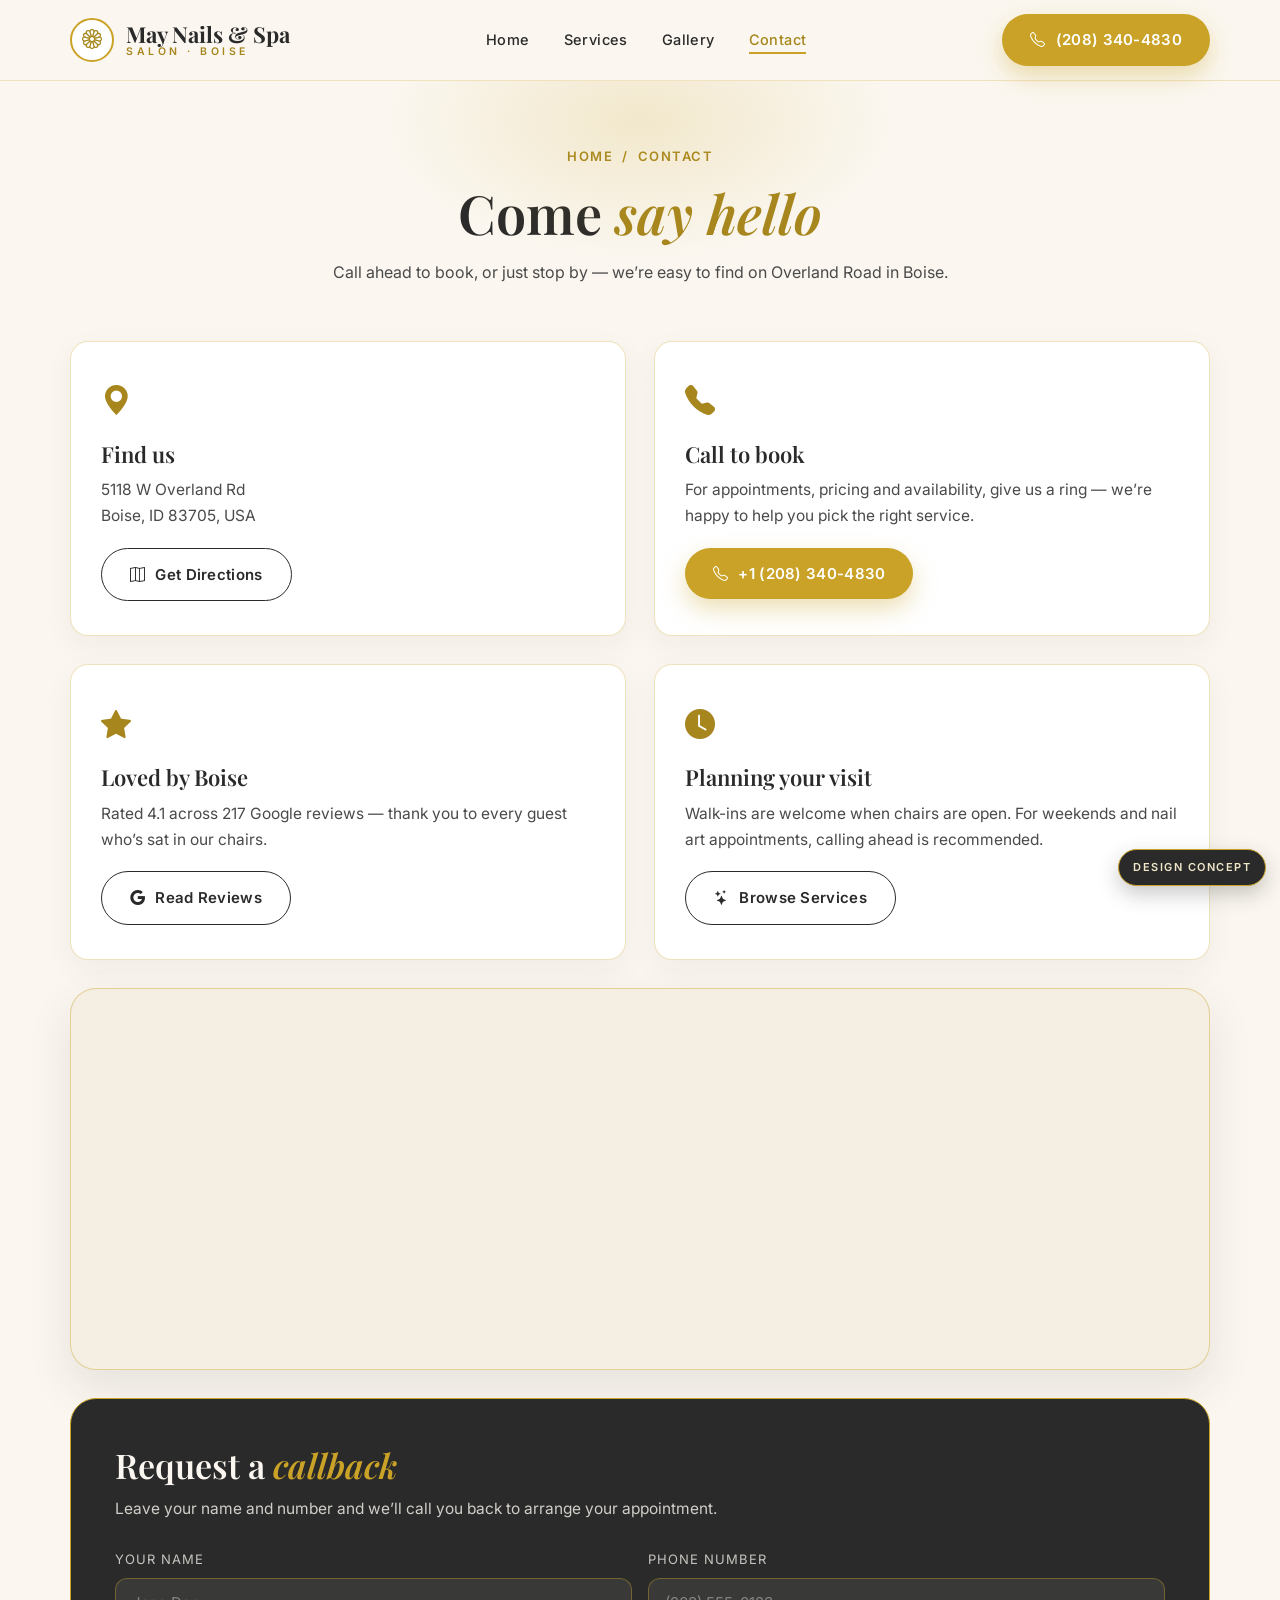
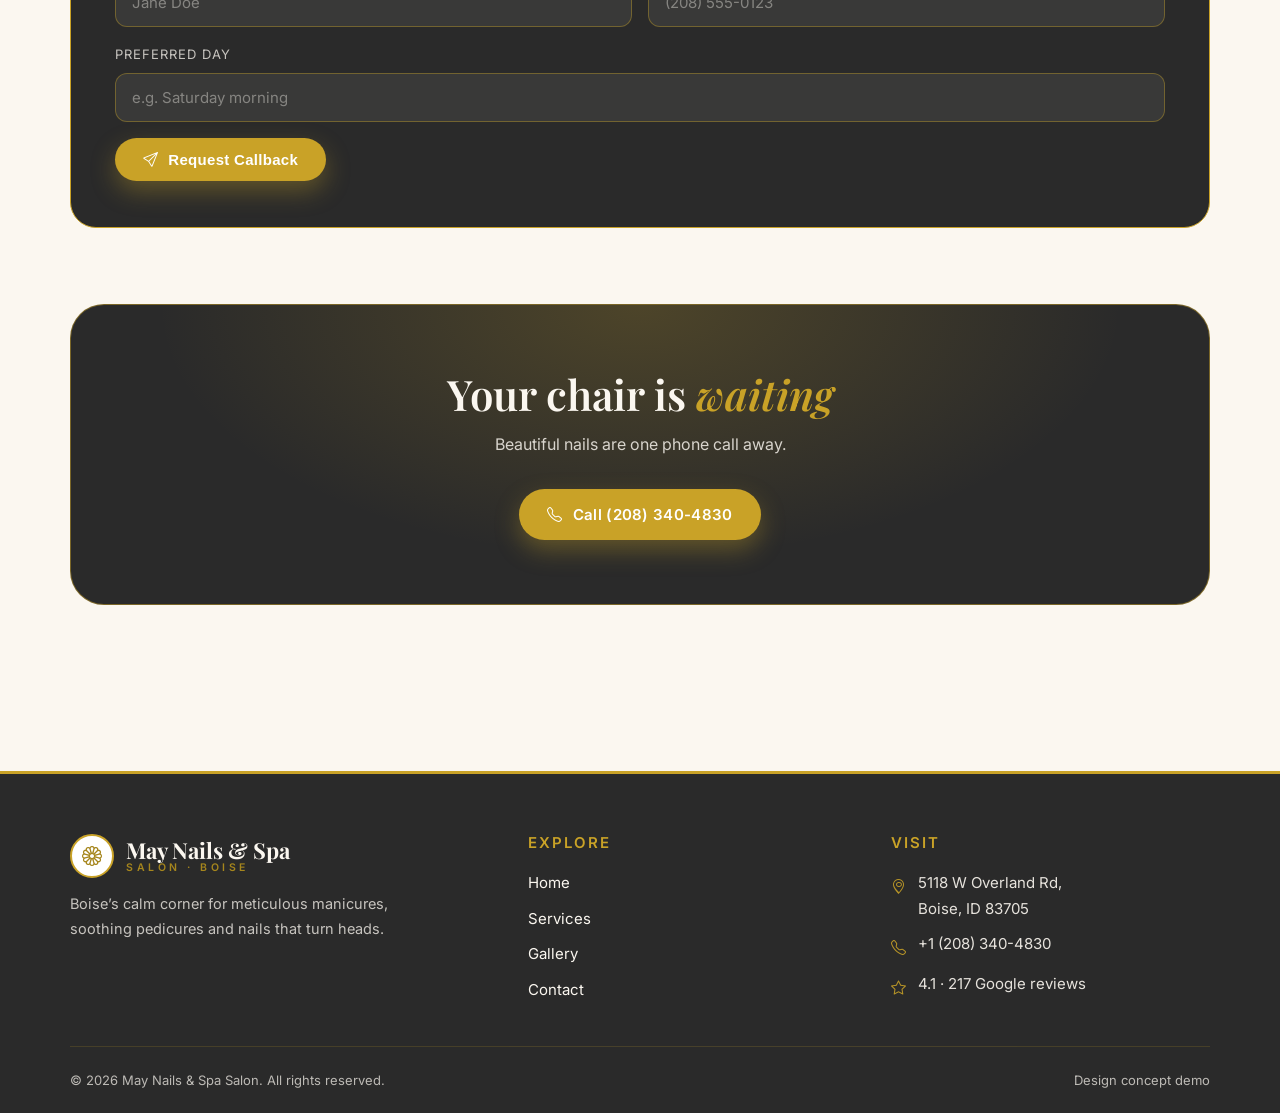
==== contact.html @ 8cbfd24b "Demo website concept for May Nails & Spa Salon (Boise, ID, USA)" ====
<!DOCTYPE html>
<html lang="en">
<head>
<meta charset="UTF-8">
<meta name="viewport" content="width=device-width, initial-scale=1.0">
<title>Contact &amp; Directions | May Nails &amp; Spa Salon, Boise ID</title>
<meta name="description" content="Visit May Nails & Spa Salon at 5118 W Overland Rd, Boise, ID 83705. Call +1 208-340-4830 to book your manicure, pedicure or nail art appointment.">
<link rel="preconnect" href="https://fonts.googleapis.com">
<link rel="preconnect" href="https://fonts.gstatic.com" crossorigin>
<link href="https://fonts.googleapis.com/css2?family=Playfair+Display:ital,wght@0,500;0,600;0,700;1,500;1,600&family=Inter:wght@400;500;600;700&display=swap" rel="stylesheet">
<link rel="stylesheet" href="https://cdn.jsdelivr.net/npm/bootstrap-icons@1.11.3/font/bootstrap-icons.min.css">
<link rel="stylesheet" href="styles.css">
</head>
<body>

<header class="site-header">
  <div class="container header-inner">
    <a class="brand" href="index.html" aria-label="May Nails and Spa Salon home">
      <span class="brand-mark"><i class="bi bi-flower1"></i></span>
      <span class="brand-name">May Nails &amp; Spa<small>Salon &middot; Boise</small></span>
    </a>
    <nav aria-label="Primary">
      <ul class="nav-links">
        <li><a href="index.html">Home</a></li>
        <li><a href="services.html">Services</a></li>
        <li><a href="gallery.html">Gallery</a></li>
        <li><a href="contact.html" class="active">Contact</a></li>
      </ul>
    </nav>
    <a class="btn btn-gold header-cta" href="tel:+12083404830"><i class="bi bi-telephone"></i> (208) 340-4830</a>
    <button class="hamburger" id="hamburger" aria-label="Open menu" aria-expanded="false"><i class="bi bi-list"></i></button>
  </div>
</header>
<ul class="mobile-menu" id="mobileMenu" aria-label="Mobile">
  <li><a href="index.html"><i class="bi bi-house"></i> Home</a></li>
  <li><a href="services.html"><i class="bi bi-stars"></i> Services</a></li>
  <li><a href="gallery.html"><i class="bi bi-images"></i> Gallery</a></li>
  <li><a href="contact.html" class="active"><i class="bi bi-geo-alt"></i> Contact</a></li>
  <li><a href="tel:+12083404830"><i class="bi bi-telephone"></i> (208) 340-4830</a></li>
</ul>

<main>
  <div class="page-hero">
    <div class="container">
      <div class="crumbs"><a href="index.html">Home</a> &nbsp;/&nbsp; Contact</div>
      <h1>Come <em>say hello</em></h1>
      <p>Call ahead to book, or just stop by &mdash; we&rsquo;re easy to find on Overland Road in Boise.</p>
    </div>
  </div>

  <div class="container">
    <div class="contact-grid">
      <div class="contact-card">
        <i class="bi bi-geo-alt-fill big"></i>
        <h3>Find us</h3>
        <p>5118 W Overland Rd<br>Boise, ID 83705, USA</p>
        <a class="btn btn-outline" href="https://www.google.com/maps/search/?api=1&amp;query=May+Nails+%26+Spa+Salon,+5118+W+Overland+Rd,+Boise,+ID+83705" target="_blank" rel="noopener"><i class="bi bi-map"></i> Get Directions</a>
      </div>
      <div class="contact-card">
        <i class="bi bi-telephone-fill big"></i>
        <h3>Call to book</h3>
        <p>For appointments, pricing and availability, give us a ring &mdash; we&rsquo;re happy to help you pick the right service.</p>
        <a class="btn btn-gold" href="tel:+12083404830"><i class="bi bi-telephone"></i> +1 (208) 340-4830</a>
      </div>
    </div>

    <div class="contact-grid">
      <div class="contact-card">
        <i class="bi bi-star-fill big"></i>
        <h3>Loved by Boise</h3>
        <p>Rated 4.1 across 217 Google reviews &mdash; thank you to every guest who&rsquo;s sat in our chairs.</p>
        <a class="btn btn-outline" href="https://www.google.com/maps/search/?api=1&amp;query=May+Nails+%26+Spa+Salon,+5118+W+Overland+Rd,+Boise,+ID+83705" target="_blank" rel="noopener"><i class="bi bi-google"></i> Read Reviews</a>
      </div>
      <div class="contact-card">
        <i class="bi bi-clock-fill big"></i>
        <h3>Planning your visit</h3>
        <p>Walk-ins are welcome when chairs are open. For weekends and nail art appointments, calling ahead is recommended.</p>
        <a class="btn btn-outline" href="services.html"><i class="bi bi-stars"></i> Browse Services</a>
      </div>
    </div>

    <div class="map-wrap">
      <iframe title="Map to May Nails and Spa Salon, 5118 W Overland Rd, Boise, ID" src="https://www.google.com/maps?q=May+Nails+%26+Spa+Salon,+5118+W+Overland+Rd,+Boise,+ID+83705&amp;output=embed" loading="lazy" referrerpolicy="no-referrer-when-downgrade"></iframe>
    </div>

    <div class="form-card">
      <h2>Request a <em>callback</em></h2>
      <p>Leave your name and number and we&rsquo;ll call you back to arrange your appointment.</p>
      <form class="callback-form" id="callbackForm" novalidate>
        <div class="field">
          <label for="cbName">Your name</label>
          <input id="cbName" name="name" type="text" placeholder="Jane Doe" autocomplete="name" required>
        </div>
        <div class="field">
          <label for="cbPhone">Phone number</label>
          <input id="cbPhone" name="phone" type="tel" placeholder="(208) 555-0123" autocomplete="tel" required>
        </div>
        <div class="field full">
          <label for="cbWhen">Preferred day</label>
          <input id="cbWhen" name="when" type="text" placeholder="e.g. Saturday morning">
        </div>
        <div class="full">
          <button type="submit" class="btn btn-gold"><i class="bi bi-send"></i> Request Callback</button>
        </div>
      </form>
      <div class="form-note" id="formNote" role="status">
        Thanks! This is a design concept demo, so the form doesn&rsquo;t send anywhere yet &mdash; please call <a href="tel:+12083404830">+1 (208) 340-4830</a> to book your visit.
      </div>
    </div>
  </div>

  <section>
    <div class="container">
      <div class="cta-band">
        <h2>Your chair is <em>waiting</em></h2>
        <p>Beautiful nails are one phone call away.</p>
        <div class="hero-ctas">
          <a class="btn btn-gold" href="tel:+12083404830"><i class="bi bi-telephone"></i> Call (208) 340-4830</a>
        </div>
      </div>
    </div>
  </section>
</main>

<footer class="site-footer">
  <div class="container">
    <div class="footer-grid">
      <div class="footer-brand">
        <a class="brand" href="index.html">
          <span class="brand-mark"><i class="bi bi-flower1"></i></span>
          <span class="brand-name" style="color:var(--ivory)">May Nails &amp; Spa<small>Salon &middot; Boise</small></span>
        </a>
        <p>Boise&rsquo;s calm corner for meticulous manicures, soothing pedicures and nails that turn heads.</p>
      </div>
      <div>
        <h4>Explore</h4>
        <ul>
          <li><a href="index.html">Home</a></li>
          <li><a href="services.html">Services</a></li>
          <li><a href="gallery.html">Gallery</a></li>
          <li><a href="contact.html">Contact</a></li>
        </ul>
      </div>
      <div>
        <h4>Visit</h4>
        <ul class="footer-contact">
          <li><i class="bi bi-geo-alt"></i><span>5118 W Overland Rd,<br>Boise, ID 83705</span></li>
          <li><i class="bi bi-telephone"></i><a href="tel:+12083404830">+1 (208) 340-4830</a></li>
          <li><i class="bi bi-star"></i><span>4.1 &middot; 217 Google reviews</span></li>
        </ul>
      </div>
    </div>
    <div class="footer-bottom">
      <span>&copy; 2026 May Nails &amp; Spa Salon. All rights reserved.</span>
      <span>Design concept demo</span>
    </div>
  </div>
</footer>

<span class="concept-badge">Design concept</span>

<script>
(function () {
  var burger = document.getElementById('hamburger');
  var menu = document.getElementById('mobileMenu');
  burger.addEventListener('click', function () {
    var open = menu.classList.toggle('open');
    burger.setAttribute('aria-expanded', open ? 'true' : 'false');
    burger.innerHTML = open ? '<i class="bi bi-x-lg"></i>' : '<i class="bi bi-list"></i>';
  });
  menu.querySelectorAll('a').forEach(function (a) {
    a.addEventListener('click', function () {
      menu.classList.remove('open');
      burger.setAttribute('aria-expanded', 'false');
      burger.innerHTML = '<i class="bi bi-list"></i>';
    });
  });
  var form = document.getElementById('callbackForm');
  form.addEventListener('submit', function (e) {
    e.preventDefault();
    document.getElementById('formNote').classList.add('show');
    form.reset();
  });
})();
</script>
</body>
</html>
---- styles.css ----
/* May Nails & Spa Salon — design concept */
:root {
  --ivory: #FBF7F0;
  --ivory-deep: #F5EEE2;
  --charcoal: #2A2A2A;
  --charcoal-soft: #4A4A4A;
  --gold: #C9A227;
  --gold-deep: #A6861D;
  --gold-pale: #F0E6C8;
  --white: #FFFFFF;
  --radius: 18px;
  --shadow: 0 18px 45px rgba(42, 42, 42, 0.10);
  --font-head: 'Playfair Display', Georgia, serif;
  --font-body: 'Inter', -apple-system, 'Segoe UI', sans-serif;
}

* { margin: 0; padding: 0; box-sizing: border-box; }

html { scroll-behavior: smooth; }

body {
  font-family: var(--font-body);
  background: var(--ivory);
  color: var(--charcoal);
  line-height: 1.7;
  font-size: 16px;
  -webkit-font-smoothing: antialiased;
}

img { max-width: 100%; display: block; }

h1, h2, h3, h4 {
  font-family: var(--font-head);
  font-weight: 600;
  line-height: 1.2;
  color: var(--charcoal);
}

h1 em, h2 em { font-style: italic; color: var(--gold-deep); }

a { color: inherit; text-decoration: none; }

.container { width: min(1140px, 92%); margin: 0 auto; }

/* ---------- header ---------- */
.site-header {
  position: sticky; top: 0; z-index: 1000;
  background: rgba(251, 247, 240, 0.94);
  backdrop-filter: blur(10px);
  border-bottom: 1px solid rgba(201, 162, 39, 0.25);
}
.header-inner {
  display: flex; align-items: center; justify-content: space-between;
  padding: 14px 0; gap: 16px;
}
.brand { display: flex; align-items: center; gap: 12px; }
.brand-mark {
  width: 44px; height: 44px; border-radius: 50%;
  border: 2px solid var(--gold);
  display: grid; place-items: center;
  color: var(--gold-deep); font-size: 20px;
  background: var(--white);
  flex-shrink: 0;
}
.brand-name { font-family: var(--font-head); font-size: 22px; font-weight: 700; line-height: 1.1; }
.brand-name small {
  display: block; font-family: var(--font-body); font-size: 10.5px;
  letter-spacing: 3.5px; text-transform: uppercase; color: var(--gold-deep); font-weight: 600;
}
.nav-links { display: flex; align-items: center; gap: 34px; list-style: none; }
.nav-links a {
  font-size: 14.5px; font-weight: 500; letter-spacing: 0.4px;
  position: relative; padding: 4px 0;
}
.nav-links a::after {
  content: ""; position: absolute; left: 0; bottom: -2px;
  width: 0; height: 2px; background: var(--gold); transition: width 0.25s ease;
}
.nav-links a:hover::after, .nav-links a.active::after { width: 100%; }
.nav-links a.active { color: var(--gold-deep); }

.btn {
  display: inline-flex; align-items: center; gap: 10px;
  padding: 13px 28px; border-radius: 999px;
  font-weight: 600; font-size: 15px; letter-spacing: 0.3px;
  transition: transform 0.2s ease, box-shadow 0.2s ease, background 0.2s ease;
  border: none; cursor: pointer;
}
.btn-gold { background: var(--gold); color: var(--white); box-shadow: 0 10px 24px rgba(201, 162, 39, 0.35); }
.btn-gold:hover { background: var(--gold-deep); transform: translateY(-2px); }
.btn-outline { border: 1.5px solid var(--charcoal); color: var(--charcoal); background: transparent; }
.btn-outline:hover { background: var(--charcoal); color: var(--ivory); transform: translateY(-2px); }
.btn-light { background: var(--ivory); color: var(--charcoal); }
.btn-light:hover { transform: translateY(-2px); box-shadow: var(--shadow); }

.hamburger {
  display: none; background: none; border: 1.5px solid var(--gold);
  border-radius: 10px; width: 46px; height: 44px;
  align-items: center; justify-content: center;
  font-size: 22px; color: var(--charcoal); cursor: pointer;
}

/* mobile dropdown nav — sits ABOVE all page content */
.mobile-menu {
  display: none;
  position: fixed; top: 73px; left: 12px; right: 12px; z-index: 2000;
  background: var(--white); border: 1px solid rgba(201, 162, 39, 0.35);
  border-radius: var(--radius); box-shadow: 0 24px 60px rgba(42, 42, 42, 0.22);
  padding: 10px; list-style: none;
}
.mobile-menu.open { display: block; animation: menuIn 0.22s ease; }
@keyframes menuIn { from { opacity: 0; transform: translateY(-8px); } to { opacity: 1; transform: none; } }
.mobile-menu a {
  display: flex; align-items: center; gap: 12px;
  padding: 14px 16px; border-radius: 12px; font-weight: 500; font-size: 16px;
}
.mobile-menu a i { color: var(--gold-deep); font-size: 18px; }
.mobile-menu a:hover, .mobile-menu a.active { background: var(--ivory-deep); }
.mobile-menu a.active { color: var(--gold-deep); }

/* ---------- design concept badge ---------- */
.concept-badge {
  position: fixed; bottom: 14px; right: 14px; z-index: 500;
  background: var(--charcoal); color: var(--gold-pale);
  border: 1px solid var(--gold);
  font-size: 11px; letter-spacing: 1.5px; text-transform: uppercase; font-weight: 600;
  padding: 8px 14px; border-radius: 999px;
  box-shadow: 0 8px 20px rgba(42, 42, 42, 0.25);
  pointer-events: none; white-space: nowrap;
}

/* ---------- hero ---------- */
.hero { padding: 72px 0 80px; position: relative; overflow: hidden; }
.hero::before {
  content: ""; position: absolute; top: -120px; right: -120px;
  width: 420px; height: 420px; border-radius: 50%;
  background: radial-gradient(circle, rgba(201,162,39,0.16), transparent 70%);
  pointer-events: none;
}
.hero-grid { display: grid; grid-template-columns: 1.05fr 0.95fr; gap: 56px; align-items: center; }
.kicker {
  display: inline-flex; align-items: center; gap: 10px;
  font-size: 12.5px; letter-spacing: 3px; text-transform: uppercase;
  color: var(--gold-deep); font-weight: 700; margin-bottom: 18px;
}
.kicker::before { content: ""; width: 34px; height: 2px; background: var(--gold); }
.hero h1 { font-size: clamp(40px, 5.2vw, 64px); margin-bottom: 20px; }
.hero p.lead { font-size: 17.5px; color: var(--charcoal-soft); max-width: 480px; margin-bottom: 30px; }
.hero-ctas { display: flex; gap: 14px; flex-wrap: wrap; margin-bottom: 30px; }
.review-pill {
  display: inline-flex; align-items: center; gap: 10px;
  background: var(--white); border: 1px solid rgba(201,162,39,0.35);
  padding: 10px 18px; border-radius: 999px; font-size: 14px; font-weight: 500;
  box-shadow: 0 8px 20px rgba(42,42,42,0.07);
}
.review-pill .stars { color: var(--gold); letter-spacing: 2px; }
.hero-figure { position: relative; }
.arch-frame {
  border-radius: 999px 999px 26px 26px; overflow: hidden;
  border: 1px solid rgba(201, 162, 39, 0.5);
  box-shadow: var(--shadow); background: var(--ivory-deep);
}
.arch-frame img { width: 100%; height: 100%; object-fit: cover; aspect-ratio: 4 / 4.6; }
.float-card {
  position: absolute; bottom: 34px; left: -30px;
  background: var(--charcoal); color: var(--ivory);
  border: 1px solid var(--gold); border-radius: var(--radius);
  padding: 16px 20px; box-shadow: var(--shadow);
  display: flex; align-items: center; gap: 14px;
  max-width: 260px;
}
.float-card i { font-size: 26px; color: var(--gold); }
.float-card strong { display: block; font-family: var(--font-head); font-size: 16px; }
.float-card span { font-size: 13px; opacity: 0.85; }

/* ---------- section scaffolding ---------- */
section { padding: 76px 0; }
.section-head { text-align: center; max-width: 640px; margin: 0 auto 48px; }
.section-head h2 { font-size: clamp(30px, 3.6vw, 44px); margin: 14px 0 12px; }
.section-head p { color: var(--charcoal-soft); }
.gold-rule {
  width: 64px; height: 2px; background: var(--gold); margin: 0 auto;
  position: relative;
}
.gold-rule::after {
  content: ""; position: absolute; left: 50%; top: 50%;
  width: 9px; height: 9px; background: var(--gold);
  transform: translate(-50%, -50%) rotate(45deg);
}

/* ---------- services showcase ---------- */
.services-grid { display: grid; grid-template-columns: repeat(4, 1fr); gap: 24px; }
.service-card {
  background: var(--white); border-radius: var(--radius); overflow: hidden;
  border: 1px solid rgba(201, 162, 39, 0.28);
  box-shadow: 0 10px 30px rgba(42, 42, 42, 0.06);
  transition: transform 0.25s ease, box-shadow 0.25s ease;
  display: flex; flex-direction: column;
}
.service-card:hover { transform: translateY(-8px); box-shadow: var(--shadow); }
.service-card .photo { overflow: hidden; aspect-ratio: 1 / 1; background: var(--ivory-deep); }
.service-card .photo img { width: 100%; height: 100%; object-fit: cover; transition: transform 0.5s ease; }
.service-card:hover .photo img { transform: scale(1.06); }
.service-card .body { padding: 24px 22px 26px; display: flex; flex-direction: column; gap: 10px; flex: 1; }
.service-card .body i { font-size: 24px; color: var(--gold-deep); }
.service-card h3 { font-size: 21px; }
.service-card p { font-size: 14.5px; color: var(--charcoal-soft); flex: 1; }
.card-link {
  font-weight: 600; font-size: 14px; color: var(--gold-deep);
  display: inline-flex; align-items: center; gap: 8px; margin-top: 6px;
}
.card-link:hover { gap: 12px; }
.center-cta { text-align: center; margin-top: 40px; }

/* ---------- hygiene band (charcoal) ---------- */
.band-dark { background: var(--charcoal); color: var(--ivory); border-radius: 34px; }
.band-dark h2, .band-dark h3 { color: var(--ivory); }
.band-dark h2 em { color: var(--gold); }
.hygiene-grid { display: grid; grid-template-columns: 0.9fr 1.1fr; gap: 56px; align-items: center; }
.hygiene-grid .arch-frame { border-color: rgba(201,162,39,0.6); }
.hygiene-list { list-style: none; display: grid; gap: 22px; margin-top: 28px; }
.hygiene-list li { display: flex; gap: 18px; align-items: flex-start; }
.hygiene-icon {
  width: 52px; height: 52px; border-radius: 50%; flex-shrink: 0;
  border: 1.5px solid var(--gold); display: grid; place-items: center;
  font-size: 22px; color: var(--gold); background: rgba(201,162,39,0.08);
}
.hygiene-list strong { display: block; font-family: var(--font-head); font-size: 18px; margin-bottom: 4px; }
.hygiene-list p { font-size: 14.5px; opacity: 0.82; }

/* ---------- gallery strip ---------- */
.strip { display: grid; grid-template-columns: repeat(4, 1fr); gap: 20px; }
.strip figure {
  border-radius: var(--radius); overflow: hidden; position: relative;
  border: 1px solid rgba(201,162,39,0.3); background: var(--ivory-deep);
  aspect-ratio: 3 / 3.6;
}
.strip figure img { width: 100%; height: 100%; object-fit: cover; transition: transform 0.5s ease; }
.strip figure:hover img { transform: scale(1.07); }
.strip figcaption {
  position: absolute; left: 0; right: 0; bottom: 0;
  padding: 34px 16px 14px; font-family: var(--font-head); font-style: italic; font-size: 16px;
  color: var(--white); background: linear-gradient(transparent, rgba(42,42,42,0.72));
}

/* ---------- visit band ---------- */
.visit-band {
  background: linear-gradient(135deg, var(--ivory-deep), var(--gold-pale));
  border: 1px solid rgba(201,162,39,0.4);
  border-radius: 34px; padding: 60px 56px;
  display: grid; grid-template-columns: 1.2fr 0.8fr; gap: 48px; align-items: center;
}
.visit-band h2 { font-size: clamp(30px, 3.4vw, 42px); margin: 12px 0 16px; }
.visit-details { list-style: none; display: grid; gap: 16px; margin: 26px 0 30px; }
.visit-details li { display: flex; gap: 14px; align-items: flex-start; font-size: 16px; }
.visit-details i { color: var(--gold-deep); font-size: 20px; margin-top: 3px; }
.visit-actions { display: flex; gap: 14px; flex-wrap: wrap; }
.visit-photo .arch-frame img { aspect-ratio: 4 / 4.2; }

/* ---------- FAQ ---------- */
.faq-list { max-width: 780px; margin: 0 auto; display: grid; gap: 14px; }
.faq-item {
  background: var(--white); border: 1px solid rgba(201,162,39,0.3);
  border-radius: 16px; overflow: hidden; transition: box-shadow 0.2s ease;
}
.faq-item.open { box-shadow: var(--shadow); border-color: var(--gold); }
.faq-q {
  width: 100%; background: none; border: none; cursor: pointer;
  display: flex; justify-content: space-between; align-items: center; gap: 16px;
  padding: 20px 24px; font-family: var(--font-head); font-size: 18px; font-weight: 600;
  color: var(--charcoal); text-align: left;
}
.faq-q i { color: var(--gold-deep); font-size: 18px; transition: transform 0.25s ease; flex-shrink: 0; }
.faq-item.open .faq-q i { transform: rotate(45deg); }
.faq-a { max-height: 0; overflow: hidden; transition: max-height 0.3s ease; }
.faq-a p { padding: 0 24px 22px; color: var(--charcoal-soft); font-size: 15.5px; }
.faq-a a { color: var(--gold-deep); font-weight: 600; }

/* ---------- page hero (inner pages) ---------- */
.page-hero { padding: 64px 0 54px; text-align: center; position: relative; overflow: hidden; }
.page-hero::before {
  content: ""; position: absolute; top: -100px; left: 50%; transform: translateX(-50%);
  width: 520px; height: 280px; border-radius: 50%;
  background: radial-gradient(ellipse, rgba(201,162,39,0.18), transparent 70%);
  pointer-events: none;
}
.page-hero h1 { font-size: clamp(36px, 4.6vw, 54px); margin: 14px 0 14px; }
.page-hero p { max-width: 620px; margin: 0 auto; color: var(--charcoal-soft); }
.crumbs { font-size: 13px; letter-spacing: 1.5px; text-transform: uppercase; color: var(--gold-deep); font-weight: 600; }
.crumbs a:hover { text-decoration: underline; }

/* ---------- service detail rows ---------- */
.service-row { display: grid; grid-template-columns: 1fr 1fr; gap: 60px; align-items: center; padding: 44px 0; }
.service-row:nth-child(even) .service-row-photo { order: 2; }
.service-row-photo .arch-frame img { aspect-ratio: 4 / 3.4; }
.service-row-text .kicker { margin-bottom: 12px; }
.service-row-text h2 { font-size: clamp(28px, 3.2vw, 38px); margin-bottom: 14px; }
.service-row-text p { color: var(--charcoal-soft); margin-bottom: 14px; }
.tick-list { list-style: none; display: grid; gap: 10px; margin: 18px 0 24px; }
.tick-list li { display: flex; gap: 12px; align-items: flex-start; font-size: 15.5px; }
.tick-list i { color: var(--gold-deep); font-size: 17px; margin-top: 4px; }
.note-card {
  background: var(--white); border: 1px dashed var(--gold); border-radius: var(--radius);
  padding: 22px 26px; display: flex; gap: 16px; align-items: flex-start; margin-top: 26px;
}
.note-card i { color: var(--gold-deep); font-size: 24px; }
.note-card p { font-size: 14.5px; color: var(--charcoal-soft); margin: 0; }

/* ---------- gallery grid ---------- */
.gallery-grid { display: grid; grid-template-columns: repeat(3, 1fr); gap: 22px; }
.gallery-grid figure {
  border-radius: var(--radius); overflow: hidden; position: relative;
  border: 1px solid rgba(201,162,39,0.3); background: var(--ivory-deep);
}
.gallery-grid figure.tall { grid-row: span 2; }
.gallery-grid figure img { width: 100%; height: 100%; object-fit: cover; aspect-ratio: 4 / 4.4; transition: transform 0.5s ease; }
.gallery-grid figure.tall img { aspect-ratio: 4 / 9.1; }
.gallery-grid figure:hover img { transform: scale(1.05); }
.gallery-grid figcaption {
  position: absolute; left: 0; right: 0; bottom: 0;
  padding: 40px 18px 16px; font-family: var(--font-head); font-style: italic; font-size: 17px;
  color: var(--white); background: linear-gradient(transparent, rgba(42,42,42,0.75));
}

/* ---------- contact ---------- */
.contact-grid { display: grid; grid-template-columns: 1fr 1fr; gap: 28px; margin-bottom: 28px; }
.contact-card {
  background: var(--white); border: 1px solid rgba(201,162,39,0.3);
  border-radius: var(--radius); padding: 34px 30px; box-shadow: 0 10px 30px rgba(42,42,42,0.05);
}
.contact-card i.big { font-size: 30px; color: var(--gold-deep); }
.contact-card h3 { font-size: 22px; margin: 14px 0 10px; }
.contact-card p { color: var(--charcoal-soft); font-size: 15.5px; }
.contact-card .btn { margin-top: 18px; }
.map-wrap {
  border-radius: 26px; overflow: hidden; border: 1px solid rgba(201,162,39,0.4);
  box-shadow: var(--shadow); margin-bottom: 28px; background: var(--ivory-deep);
}
.map-wrap iframe { width: 100%; height: 380px; border: 0; display: block; }
.form-card {
  background: var(--charcoal); color: var(--ivory); border-radius: 26px;
  padding: 46px 44px; border: 1px solid var(--gold);
}
.form-card h2 { color: var(--ivory); font-size: clamp(26px, 3vw, 34px); margin-bottom: 10px; }
.form-card h2 em { color: var(--gold); }
.form-card > p { opacity: 0.8; margin-bottom: 26px; font-size: 15.5px; }
.callback-form { display: grid; grid-template-columns: 1fr 1fr; gap: 16px; }
.callback-form .full { grid-column: 1 / -1; }
.field label { display: block; font-size: 13px; letter-spacing: 1px; text-transform: uppercase; margin-bottom: 8px; opacity: 0.75; }
.field input {
  width: 100%; padding: 14px 16px; border-radius: 12px; border: 1px solid rgba(201,162,39,0.4);
  background: rgba(251,247,240,0.07); color: var(--ivory); font-family: var(--font-body); font-size: 15px;
}
.field input:focus { outline: none; border-color: var(--gold); background: rgba(251,247,240,0.12); }
.field input::placeholder { color: rgba(251,247,240,0.4); }
.form-note { display: none; margin-top: 18px; padding: 16px 20px; border-radius: 12px; background: rgba(201,162,39,0.14); border: 1px solid var(--gold); font-size: 15px; }
.form-note.show { display: block; }
.form-note a { color: var(--gold); font-weight: 700; }

/* ---------- CTA band ---------- */
.cta-band {
  background: var(--charcoal); color: var(--ivory); border-radius: 34px;
  padding: 64px 48px; text-align: center; border: 1px solid rgba(201,162,39,0.5);
  position: relative; overflow: hidden;
}
.cta-band::before {
  content: ""; position: absolute; inset: 0; pointer-events: none;
  background: radial-gradient(ellipse at 50% 0%, rgba(201,162,39,0.22), transparent 60%);
}
.cta-band h2 { color: var(--ivory); font-size: clamp(28px, 3.4vw, 42px); margin-bottom: 12px; position: relative; }
.cta-band h2 em { color: var(--gold); }
.cta-band p { opacity: 0.82; max-width: 560px; margin: 0 auto 30px; position: relative; }
.cta-band .hero-ctas { justify-content: center; margin: 0; position: relative; }

/* ---------- footer ---------- */
.site-footer { background: var(--charcoal); color: var(--ivory); margin-top: 90px; border-top: 3px solid var(--gold); }
.footer-grid { display: grid; grid-template-columns: 1.3fr 1fr 1fr; gap: 44px; padding: 60px 0 44px; }
.footer-grid h4 { color: var(--gold); font-size: 15px; letter-spacing: 2px; text-transform: uppercase; font-family: var(--font-body); margin-bottom: 18px; }
.footer-grid ul { list-style: none; display: grid; gap: 10px; font-size: 15px; }
.footer-grid ul a:hover { color: var(--gold); }
.footer-brand p { opacity: 0.75; font-size: 14.5px; margin-top: 14px; max-width: 320px; }
.footer-contact li { display: flex; gap: 12px; align-items: flex-start; opacity: 0.9; }
.footer-contact i { color: var(--gold); margin-top: 4px; }
.footer-bottom {
  border-top: 1px solid rgba(201,162,39,0.25); padding: 22px 0;
  display: flex; justify-content: space-between; gap: 12px; flex-wrap: wrap;
  font-size: 13px; opacity: 0.7;
}

/* ---------- responsive ---------- */
@media (max-width: 960px) {
  .nav-links, .header-cta { display: none; }
  .hamburger { display: inline-flex; }
  .hero-grid, .hygiene-grid, .visit-band, .service-row, .contact-grid { grid-template-columns: 1fr; }
  .service-row:nth-child(even) .service-row-photo { order: 0; }
  .services-grid { grid-template-columns: repeat(2, 1fr); }
  .strip { grid-template-columns: repeat(2, 1fr); }
  .gallery-grid { grid-template-columns: repeat(2, 1fr); }
  .float-card { left: 12px; bottom: 16px; }
  .visit-band { padding: 44px 32px; }
  .footer-grid { grid-template-columns: 1fr 1fr; }
  section { padding: 60px 0; }
}
@media (max-width: 600px) {
  .services-grid, .strip, .gallery-grid { grid-template-columns: 1fr; }
  .gallery-grid figure.tall { grid-row: auto; }
  .gallery-grid figure.tall img { aspect-ratio: 4 / 4.4; }
  .hero { padding: 48px 0 56px; }
  .hero-ctas .btn { width: 100%; justify-content: center; }
  .callback-form { grid-template-columns: 1fr; }
  .form-card { padding: 36px 26px; }
  .footer-grid { grid-template-columns: 1fr; }
  .cta-band { padding: 48px 26px; }
  .visit-actions .btn { width: 100%; justify-content: center; }
  .concept-badge { bottom: 10px; right: 10px; font-size: 10px; padding: 7px 12px; }
}
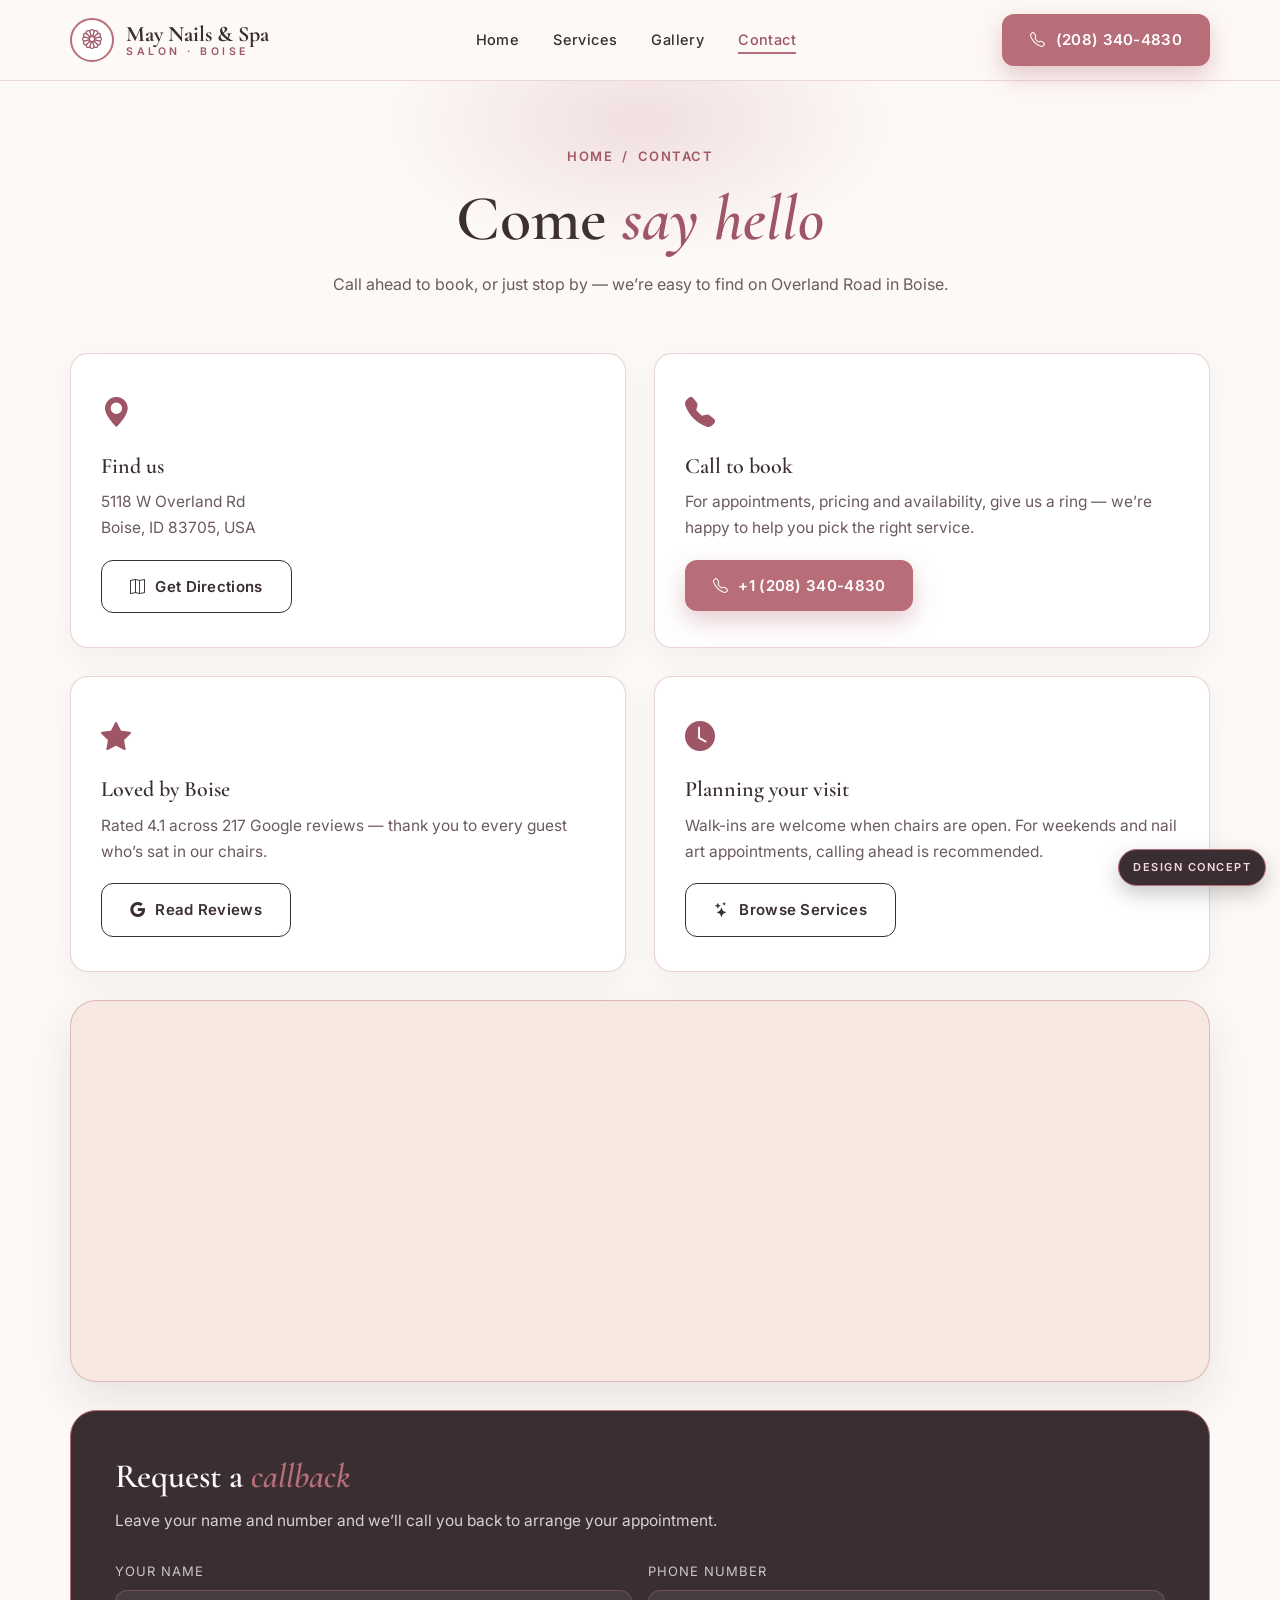
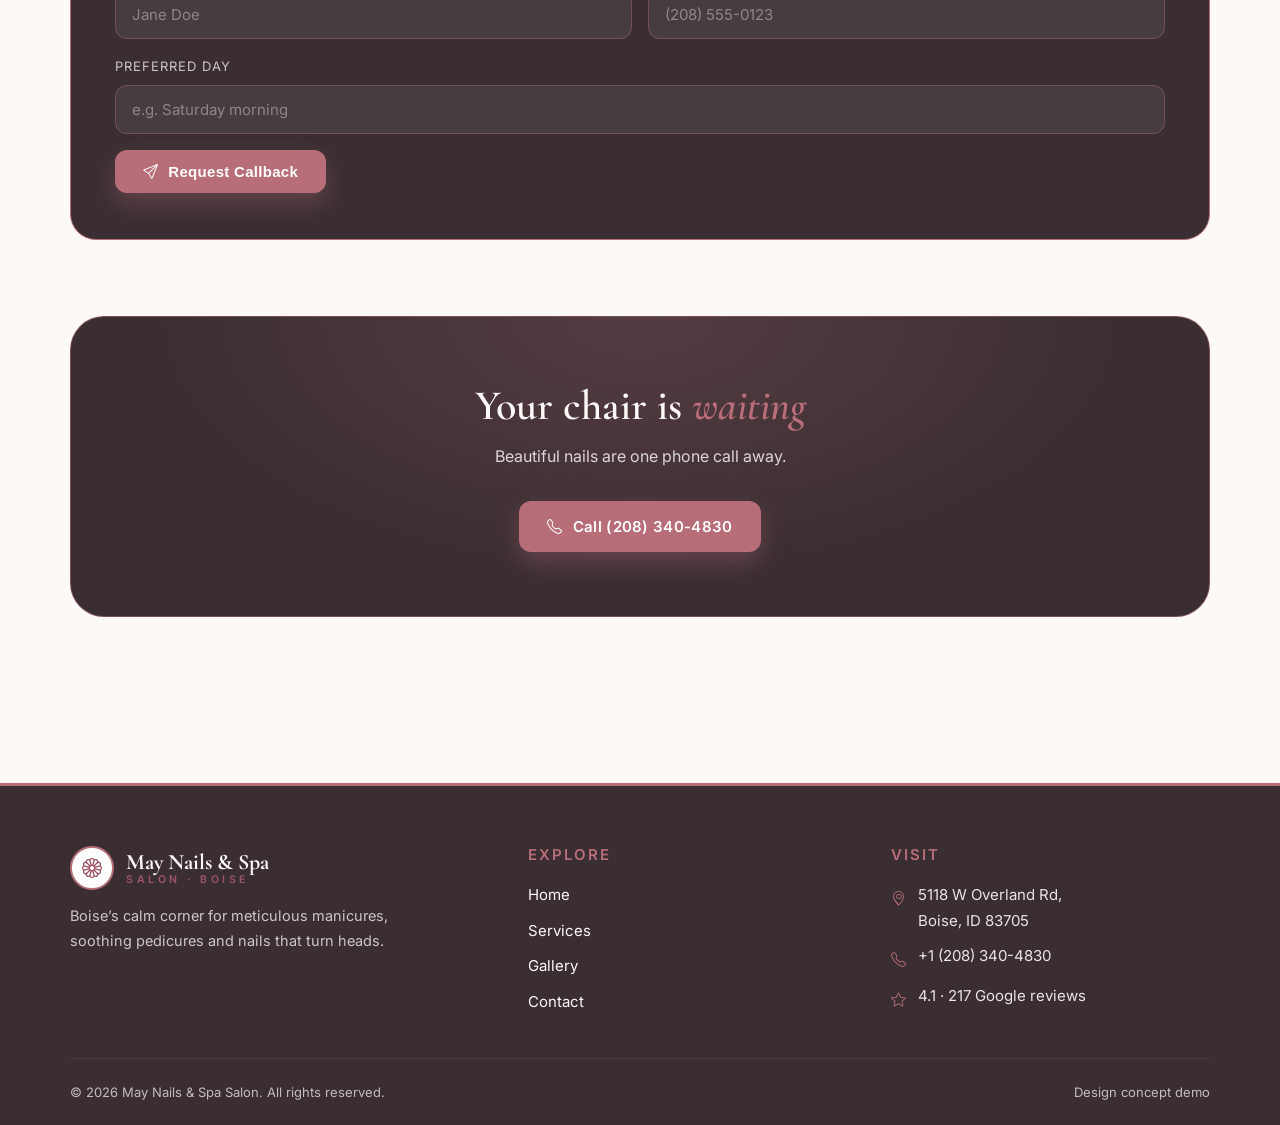
==== commit 56f362f7: "Demo website concept for May Nails & Spa Salon (Boise, ID)" ====
--- a/contact.html
+++ b/contact.html
@@ -7,7 +7,7 @@
 <meta name="description" content="Visit May Nails & Spa Salon at 5118 W Overland Rd, Boise, ID 83705. Call +1 208-340-4830 to book your manicure, pedicure or nail art appointment.">
 <link rel="preconnect" href="https://fonts.googleapis.com">
 <link rel="preconnect" href="https://fonts.gstatic.com" crossorigin>
-<link href="https://fonts.googleapis.com/css2?family=Playfair+Display:ital,wght@0,500;0,600;0,700;1,500;1,600&family=Inter:wght@400;500;600;700&display=swap" rel="stylesheet">
+<link href="https://fonts.googleapis.com/css2?family=Cormorant+Garamond:ital,wght@0,500;0,600;0,700;1,500;1,600;1,700&family=Inter:wght@400;500;600;700&display=swap" rel="stylesheet">
 <link rel="stylesheet" href="https://cdn.jsdelivr.net/npm/bootstrap-icons@1.11.3/font/bootstrap-icons.min.css">
 <link rel="stylesheet" href="styles.css">
 </head>
--- a/styles.css
+++ b/styles.css
@@ -1,16 +1,16 @@
 /* May Nails & Spa Salon — design concept */
 :root {
-  --ivory: #FBF7F0;
-  --ivory-deep: #F5EEE2;
-  --charcoal: #2A2A2A;
-  --charcoal-soft: #4A4A4A;
-  --gold: #C9A227;
-  --gold-deep: #A6861D;
-  --gold-pale: #F0E6C8;
+  --ivory: #FDF9F6;
+  --ivory-deep: #F7E9E2;
+  --charcoal: #3A2E32;
+  --charcoal-soft: #6B5A5E;
+  --gold: #B76E79;
+  --gold-deep: #9E5566;
+  --gold-pale: #F3D9DE;
   --white: #FFFFFF;
   --radius: 18px;
   --shadow: 0 18px 45px rgba(42, 42, 42, 0.10);
-  --font-head: 'Playfair Display', Georgia, serif;
+  --font-head: 'Cormorant Garamond', Georgia, serif;
   --font-body: 'Inter', -apple-system, 'Segoe UI', sans-serif;
 }
 
@@ -45,9 +45,9 @@
 /* ---------- header ---------- */
 .site-header {
   position: sticky; top: 0; z-index: 1000;
-  background: rgba(251, 247, 240, 0.94);
+  background: rgba(253, 249, 246, 0.94);
   backdrop-filter: blur(10px);
-  border-bottom: 1px solid rgba(201, 162, 39, 0.25);
+  border-bottom: 1px solid rgba(183, 110, 121, 0.25);
 }
 .header-inner {
   display: flex; align-items: center; justify-content: space-between;
@@ -81,12 +81,12 @@
 
 .btn {
   display: inline-flex; align-items: center; gap: 10px;
-  padding: 13px 28px; border-radius: 999px;
+  padding: 13px 28px; border-radius: 12px;
   font-weight: 600; font-size: 15px; letter-spacing: 0.3px;
   transition: transform 0.2s ease, box-shadow 0.2s ease, background 0.2s ease;
   border: none; cursor: pointer;
 }
-.btn-gold { background: var(--gold); color: var(--white); box-shadow: 0 10px 24px rgba(201, 162, 39, 0.35); }
+.btn-gold { background: var(--gold); color: var(--white); box-shadow: 0 10px 24px rgba(183, 110, 121, 0.35); }
 .btn-gold:hover { background: var(--gold-deep); transform: translateY(-2px); }
 .btn-outline { border: 1.5px solid var(--charcoal); color: var(--charcoal); background: transparent; }
 .btn-outline:hover { background: var(--charcoal); color: var(--ivory); transform: translateY(-2px); }
@@ -104,7 +104,7 @@
 .mobile-menu {
   display: none;
   position: fixed; top: 73px; left: 12px; right: 12px; z-index: 2000;
-  background: var(--white); border: 1px solid rgba(201, 162, 39, 0.35);
+  background: var(--white); border: 1px solid rgba(183, 110, 121, 0.35);
   border-radius: var(--radius); box-shadow: 0 24px 60px rgba(42, 42, 42, 0.22);
   padding: 10px; list-style: none;
 }
@@ -134,49 +134,51 @@
 .hero::before {
   content: ""; position: absolute; top: -120px; right: -120px;
   width: 420px; height: 420px; border-radius: 50%;
-  background: radial-gradient(circle, rgba(201,162,39,0.16), transparent 70%);
+  background: radial-gradient(circle, rgba(183,110,121,0.16), transparent 70%);
   pointer-events: none;
 }
-.hero-grid { display: grid; grid-template-columns: 1.05fr 0.95fr; gap: 56px; align-items: center; }
+.hero-grid { display: grid; grid-template-columns: 1.02fr 0.98fr; gap: 56px; align-items: stretch; }
 .kicker {
   display: inline-flex; align-items: center; gap: 10px;
   font-size: 12.5px; letter-spacing: 3px; text-transform: uppercase;
   color: var(--gold-deep); font-weight: 700; margin-bottom: 18px;
 }
 .kicker::before { content: ""; width: 34px; height: 2px; background: var(--gold); }
-.hero h1 { font-size: clamp(40px, 5.2vw, 64px); margin-bottom: 20px; }
+.hero h1 { font-size: clamp(42px, 5.2vw, 66px); letter-spacing: .005em; margin-bottom: 20px; }
 .hero p.lead { font-size: 17.5px; color: var(--charcoal-soft); max-width: 480px; margin-bottom: 30px; }
 .hero-ctas { display: flex; gap: 14px; flex-wrap: wrap; margin-bottom: 30px; }
 .review-pill {
   display: inline-flex; align-items: center; gap: 10px;
-  background: var(--white); border: 1px solid rgba(201,162,39,0.35);
+  background: var(--white); border: 1px solid rgba(183,110,121,0.35);
   padding: 10px 18px; border-radius: 999px; font-size: 14px; font-weight: 500;
   box-shadow: 0 8px 20px rgba(42,42,42,0.07);
 }
 .review-pill .stars { color: var(--gold); letter-spacing: 2px; }
 .hero-figure { position: relative; }
 .arch-frame {
-  border-radius: 999px 999px 26px 26px; overflow: hidden;
-  border: 1px solid rgba(201, 162, 39, 0.5);
+  border-radius: 26px; overflow: hidden;
+  border: 1px solid rgba(183, 110, 121, 0.5);
   box-shadow: var(--shadow); background: var(--ivory-deep);
 }
 .arch-frame img { width: 100%; height: 100%; object-fit: cover; aspect-ratio: 4 / 4.6; }
+.hero .arch-frame { height: 100%; }
+.hero .arch-frame img { aspect-ratio: auto; height: 100%; min-height: 480px; }
 .float-card {
   position: absolute; bottom: 34px; left: -30px;
-  background: var(--charcoal); color: var(--ivory);
+  background: var(--white); color: var(--charcoal);
   border: 1px solid var(--gold); border-radius: var(--radius);
   padding: 16px 20px; box-shadow: var(--shadow);
   display: flex; align-items: center; gap: 14px;
   max-width: 260px;
 }
-.float-card i { font-size: 26px; color: var(--gold); }
+.float-card i { font-size: 26px; color: var(--gold-deep); }
 .float-card strong { display: block; font-family: var(--font-head); font-size: 16px; }
 .float-card span { font-size: 13px; opacity: 0.85; }
 
 /* ---------- section scaffolding ---------- */
 section { padding: 76px 0; }
 .section-head { text-align: center; max-width: 640px; margin: 0 auto 48px; }
-.section-head h2 { font-size: clamp(30px, 3.6vw, 44px); margin: 14px 0 12px; }
+.section-head h2 { font-size: clamp(33px, 3.9vw, 47px); margin: 14px 0 12px; }
 .section-head p { color: var(--charcoal-soft); }
 .gold-rule {
   width: 64px; height: 2px; background: var(--gold); margin: 0 auto;
@@ -192,7 +194,7 @@
 .services-grid { display: grid; grid-template-columns: repeat(4, 1fr); gap: 24px; }
 .service-card {
   background: var(--white); border-radius: var(--radius); overflow: hidden;
-  border: 1px solid rgba(201, 162, 39, 0.28);
+  border: 1px solid rgba(183, 110, 121, 0.28);
   box-shadow: 0 10px 30px rgba(42, 42, 42, 0.06);
   transition: transform 0.25s ease, box-shadow 0.25s ease;
   display: flex; flex-direction: column;
@@ -217,13 +219,13 @@
 .band-dark h2, .band-dark h3 { color: var(--ivory); }
 .band-dark h2 em { color: var(--gold); }
 .hygiene-grid { display: grid; grid-template-columns: 0.9fr 1.1fr; gap: 56px; align-items: center; }
-.hygiene-grid .arch-frame { border-color: rgba(201,162,39,0.6); }
+.hygiene-grid .arch-frame { border-color: rgba(183,110,121,0.6); }
 .hygiene-list { list-style: none; display: grid; gap: 22px; margin-top: 28px; }
 .hygiene-list li { display: flex; gap: 18px; align-items: flex-start; }
 .hygiene-icon {
   width: 52px; height: 52px; border-radius: 50%; flex-shrink: 0;
   border: 1.5px solid var(--gold); display: grid; place-items: center;
-  font-size: 22px; color: var(--gold); background: rgba(201,162,39,0.08);
+  font-size: 22px; color: var(--gold); background: rgba(183,110,121,0.08);
 }
 .hygiene-list strong { display: block; font-family: var(--font-head); font-size: 18px; margin-bottom: 4px; }
 .hygiene-list p { font-size: 14.5px; opacity: 0.82; }
@@ -232,7 +234,7 @@
 .strip { display: grid; grid-template-columns: repeat(4, 1fr); gap: 20px; }
 .strip figure {
   border-radius: var(--radius); overflow: hidden; position: relative;
-  border: 1px solid rgba(201,162,39,0.3); background: var(--ivory-deep);
+  border: 1px solid rgba(183,110,121,0.3); background: var(--ivory-deep);
   aspect-ratio: 3 / 3.6;
 }
 .strip figure img { width: 100%; height: 100%; object-fit: cover; transition: transform 0.5s ease; }
@@ -246,7 +248,7 @@
 /* ---------- visit band ---------- */
 .visit-band {
   background: linear-gradient(135deg, var(--ivory-deep), var(--gold-pale));
-  border: 1px solid rgba(201,162,39,0.4);
+  border: 1px solid rgba(183,110,121,0.4);
   border-radius: 34px; padding: 60px 56px;
   display: grid; grid-template-columns: 1.2fr 0.8fr; gap: 48px; align-items: center;
 }
@@ -255,12 +257,12 @@
 .visit-details li { display: flex; gap: 14px; align-items: flex-start; font-size: 16px; }
 .visit-details i { color: var(--gold-deep); font-size: 20px; margin-top: 3px; }
 .visit-actions { display: flex; gap: 14px; flex-wrap: wrap; }
-.visit-photo .arch-frame img { aspect-ratio: 4 / 4.2; }
+.visit-photo .arch-frame img { aspect-ratio: 4 / 4.2; height: auto; }
 
 /* ---------- FAQ ---------- */
 .faq-list { max-width: 780px; margin: 0 auto; display: grid; gap: 14px; }
 .faq-item {
-  background: var(--white); border: 1px solid rgba(201,162,39,0.3);
+  background: var(--white); border: 1px solid rgba(183,110,121,0.3);
   border-radius: 16px; overflow: hidden; transition: box-shadow 0.2s ease;
 }
 .faq-item.open { box-shadow: var(--shadow); border-color: var(--gold); }
@@ -281,10 +283,10 @@
 .page-hero::before {
   content: ""; position: absolute; top: -100px; left: 50%; transform: translateX(-50%);
   width: 520px; height: 280px; border-radius: 50%;
-  background: radial-gradient(ellipse, rgba(201,162,39,0.18), transparent 70%);
+  background: radial-gradient(ellipse, rgba(183,110,121,0.18), transparent 70%);
   pointer-events: none;
 }
-.page-hero h1 { font-size: clamp(36px, 4.6vw, 54px); margin: 14px 0 14px; }
+.page-hero h1 { font-size: clamp(42px, 5.2vw, 64px); margin: 14px 0 14px; }
 .page-hero p { max-width: 620px; margin: 0 auto; color: var(--charcoal-soft); }
 .crumbs { font-size: 13px; letter-spacing: 1.5px; text-transform: uppercase; color: var(--gold-deep); font-weight: 600; }
 .crumbs a:hover { text-decoration: underline; }
@@ -310,7 +312,7 @@
 .gallery-grid { display: grid; grid-template-columns: repeat(3, 1fr); gap: 22px; }
 .gallery-grid figure {
   border-radius: var(--radius); overflow: hidden; position: relative;
-  border: 1px solid rgba(201,162,39,0.3); background: var(--ivory-deep);
+  border: 1px solid rgba(183,110,121,0.3); background: var(--ivory-deep);
 }
 .gallery-grid figure.tall { grid-row: span 2; }
 .gallery-grid figure img { width: 100%; height: 100%; object-fit: cover; aspect-ratio: 4 / 4.4; transition: transform 0.5s ease; }
@@ -325,7 +327,7 @@
 /* ---------- contact ---------- */
 .contact-grid { display: grid; grid-template-columns: 1fr 1fr; gap: 28px; margin-bottom: 28px; }
 .contact-card {
-  background: var(--white); border: 1px solid rgba(201,162,39,0.3);
+  background: var(--white); border: 1px solid rgba(183,110,121,0.3);
   border-radius: var(--radius); padding: 34px 30px; box-shadow: 0 10px 30px rgba(42,42,42,0.05);
 }
 .contact-card i.big { font-size: 30px; color: var(--gold-deep); }
@@ -333,7 +335,7 @@
 .contact-card p { color: var(--charcoal-soft); font-size: 15.5px; }
 .contact-card .btn { margin-top: 18px; }
 .map-wrap {
-  border-radius: 26px; overflow: hidden; border: 1px solid rgba(201,162,39,0.4);
+  border-radius: 26px; overflow: hidden; border: 1px solid rgba(183,110,121,0.4);
   box-shadow: var(--shadow); margin-bottom: 28px; background: var(--ivory-deep);
 }
 .map-wrap iframe { width: 100%; height: 380px; border: 0; display: block; }
@@ -348,24 +350,24 @@
 .callback-form .full { grid-column: 1 / -1; }
 .field label { display: block; font-size: 13px; letter-spacing: 1px; text-transform: uppercase; margin-bottom: 8px; opacity: 0.75; }
 .field input {
-  width: 100%; padding: 14px 16px; border-radius: 12px; border: 1px solid rgba(201,162,39,0.4);
+  width: 100%; padding: 14px 16px; border-radius: 12px; border: 1px solid rgba(183,110,121,0.4);
   background: rgba(251,247,240,0.07); color: var(--ivory); font-family: var(--font-body); font-size: 15px;
 }
 .field input:focus { outline: none; border-color: var(--gold); background: rgba(251,247,240,0.12); }
 .field input::placeholder { color: rgba(251,247,240,0.4); }
-.form-note { display: none; margin-top: 18px; padding: 16px 20px; border-radius: 12px; background: rgba(201,162,39,0.14); border: 1px solid var(--gold); font-size: 15px; }
+.form-note { display: none; margin-top: 18px; padding: 16px 20px; border-radius: 12px; background: rgba(183,110,121,0.14); border: 1px solid var(--gold); font-size: 15px; }
 .form-note.show { display: block; }
 .form-note a { color: var(--gold); font-weight: 700; }
 
 /* ---------- CTA band ---------- */
 .cta-band {
   background: var(--charcoal); color: var(--ivory); border-radius: 34px;
-  padding: 64px 48px; text-align: center; border: 1px solid rgba(201,162,39,0.5);
+  padding: 64px 48px; text-align: center; border: 1px solid rgba(183,110,121,0.5);
   position: relative; overflow: hidden;
 }
 .cta-band::before {
   content: ""; position: absolute; inset: 0; pointer-events: none;
-  background: radial-gradient(ellipse at 50% 0%, rgba(201,162,39,0.22), transparent 60%);
+  background: radial-gradient(ellipse at 50% 0%, rgba(183,110,121,0.22), transparent 60%);
 }
 .cta-band h2 { color: var(--ivory); font-size: clamp(28px, 3.4vw, 42px); margin-bottom: 12px; position: relative; }
 .cta-band h2 em { color: var(--gold); }
@@ -382,7 +384,7 @@
 .footer-contact li { display: flex; gap: 12px; align-items: flex-start; opacity: 0.9; }
 .footer-contact i { color: var(--gold); margin-top: 4px; }
 .footer-bottom {
-  border-top: 1px solid rgba(201,162,39,0.25); padding: 22px 0;
+  border-top: 1px solid rgba(183,110,121,0.25); padding: 22px 0;
   display: flex; justify-content: space-between; gap: 12px; flex-wrap: wrap;
   font-size: 13px; opacity: 0.7;
 }
